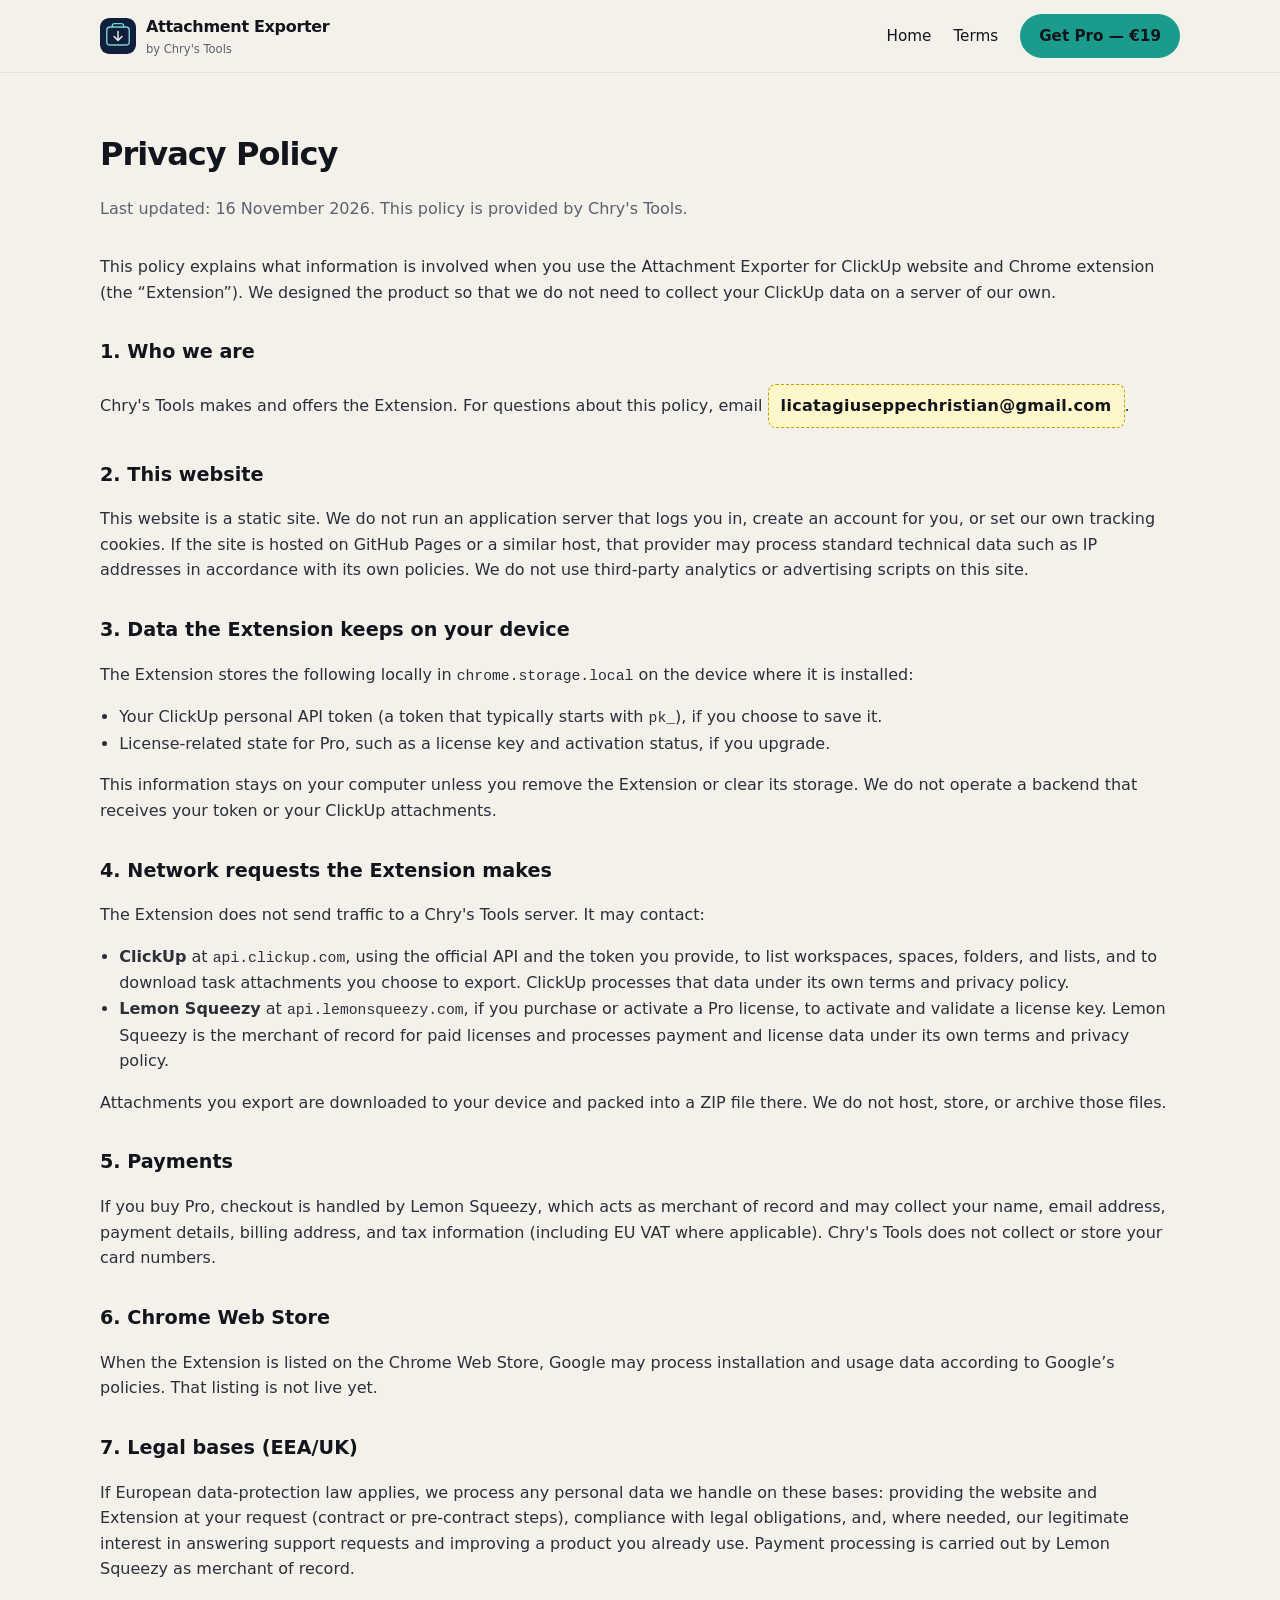
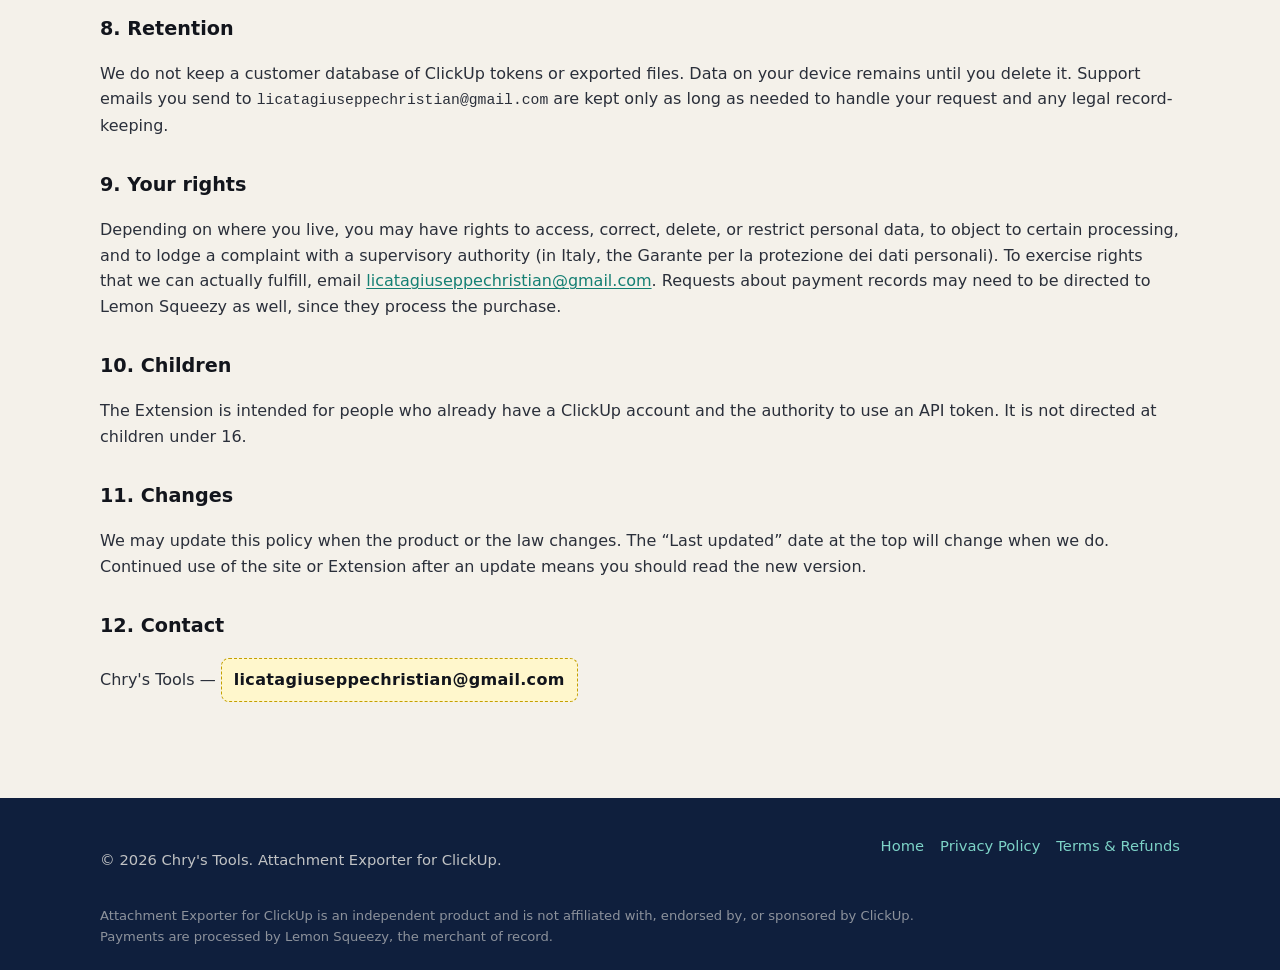
==== privacy.html @ 53d82fbd "Add files via upload" ====
<!DOCTYPE html>
<html lang="en">
<head>
  <meta charset="utf-8">
  <meta name="viewport" content="width=device-width, initial-scale=1">
  <title>Privacy Policy — Attachment Exporter for ClickUp</title>
  <meta name="description" content="Privacy policy for the Attachment Exporter for ClickUp website and Chrome extension, made by Chry's Tools.">
  <link rel="icon" type="image/svg+xml" href="favicon.svg">
  <link rel="stylesheet" href="style.css">
</head>
<body>
  <a class="skip" href="#main">Skip to content</a>
  <header class="site-header">
    <div class="wrap header-inner">
      <a class="brand" href="index.html">
        <img src="logo.svg" alt="">
        <span>Attachment Exporter <small>by Chry's Tools</small></span>
      </a>
      <nav class="nav" aria-label="Primary">
        <a href="index.html">Home</a>
        <a href="terms.html">Terms</a>
        <a class="btn btn-primary" href="https://chrystools.lemonsqueezy.com/checkout/buy/8dc8eea8-e0aa-49bd-9e11-51157b52c952">Get Pro — €19</a>
      </nav>
    </div>
  </header>

  <main id="main" class="legal">
    <div class="wrap">
      <h1>Privacy Policy</h1>
      <p class="meta">Last updated: 16 November 2026. This policy is provided by Chry's Tools.</p>

      <p>This policy explains what information is involved when you use the Attachment Exporter for ClickUp website and Chrome extension (the “Extension”). We designed the product so that we do not need to collect your ClickUp data on a server of our own.</p>

      <h2>1. Who we are</h2>
      <p>Chry's Tools makes and offers the Extension. For questions about this policy, email <a class="contact-email" href="mailto:licatagiuseppechristian@gmail.com">licatagiuseppechristian@gmail.com</a>.</p>

      <h2>2. This website</h2>
      <p>This website is a static site. We do not run an application server that logs you in, create an account for you, or set our own tracking cookies. If the site is hosted on GitHub Pages or a similar host, that provider may process standard technical data such as IP addresses in accordance with its own policies. We do not use third-party analytics or advertising scripts on this site.</p>

      <h2>3. Data the Extension keeps on your device</h2>
      <p>The Extension stores the following locally in <code>chrome.storage.local</code> on the device where it is installed:</p>
      <ul>
        <li>Your ClickUp personal API token (a token that typically starts with <code>pk_</code>), if you choose to save it.</li>
        <li>License-related state for Pro, such as a license key and activation status, if you upgrade.</li>
      </ul>
      <p>This information stays on your computer unless you remove the Extension or clear its storage. We do not operate a backend that receives your token or your ClickUp attachments.</p>

      <h2>4. Network requests the Extension makes</h2>
      <p>The Extension does not send traffic to a Chry's Tools server. It may contact:</p>
      <ul>
        <li><strong>ClickUp</strong> at <code>api.clickup.com</code>, using the official API and the token you provide, to list workspaces, spaces, folders, and lists, and to download task attachments you choose to export. ClickUp processes that data under its own terms and privacy policy.</li>
        <li><strong>Lemon Squeezy</strong> at <code>api.lemonsqueezy.com</code>, if you purchase or activate a Pro license, to activate and validate a license key. Lemon Squeezy is the merchant of record for paid licenses and processes payment and license data under its own terms and privacy policy.</li>
      </ul>
      <p>Attachments you export are downloaded to your device and packed into a ZIP file there. We do not host, store, or archive those files.</p>

      <h2>5. Payments</h2>
      <p>If you buy Pro, checkout is handled by Lemon Squeezy, which acts as merchant of record and may collect your name, email address, payment details, billing address, and tax information (including EU VAT where applicable). Chry's Tools does not collect or store your card numbers.</p>

      <h2>6. Chrome Web Store</h2>
      <p>When the Extension is listed on the Chrome Web Store, Google may process installation and usage data according to Google’s policies. That listing is not live yet.</p>

      <h2>7. Legal bases (EEA/UK)</h2>
      <p>If European data-protection law applies, we process any personal data we handle on these bases: providing the website and Extension at your request (contract or pre-contract steps), compliance with legal obligations, and, where needed, our legitimate interest in answering support requests and improving a product you already use. Payment processing is carried out by Lemon Squeezy as merchant of record.</p>

      <h2>8. Retention</h2>
      <p>We do not keep a customer database of ClickUp tokens or exported files. Data on your device remains until you delete it. Support emails you send to <span class="mono">licatagiuseppechristian@gmail.com</span> are kept only as long as needed to handle your request and any legal record-keeping.</p>

      <h2>9. Your rights</h2>
      <p>Depending on where you live, you may have rights to access, correct, delete, or restrict personal data, to object to certain processing, and to lodge a complaint with a supervisory authority (in Italy, the Garante per la protezione dei dati personali). To exercise rights that we can actually fulfill, email <a href="mailto:licatagiuseppechristian@gmail.com">licatagiuseppechristian@gmail.com</a>. Requests about payment records may need to be directed to Lemon Squeezy as well, since they process the purchase.</p>

      <h2>10. Children</h2>
      <p>The Extension is intended for people who already have a ClickUp account and the authority to use an API token. It is not directed at children under 16.</p>

      <h2>11. Changes</h2>
      <p>We may update this policy when the product or the law changes. The “Last updated” date at the top will change when we do. Continued use of the site or Extension after an update means you should read the new version.</p>

      <h2>12. Contact</h2>
      <p>Chry's Tools — <a class="contact-email" href="mailto:licatagiuseppechristian@gmail.com">licatagiuseppechristian@gmail.com</a></p>
    </div>
  </main>

  <footer class="site-footer">
    <div class="wrap">
      <div class="footer-inner">
        <p>© 2026 Chry's Tools. Attachment Exporter for ClickUp.</p>
        <nav class="footer-links" aria-label="Footer">
          <a href="index.html">Home</a>
          <a href="privacy.html">Privacy Policy</a>
          <a href="terms.html">Terms &amp; Refunds</a>
        </nav>
      </div>
      <p class="disclaimer">Attachment Exporter for ClickUp is an independent product and is not affiliated with, endorsed by, or sponsored by ClickUp. Payments are processed by Lemon Squeezy, the merchant of record.</p>
    </div>
  </footer>
</body>
</html>
---- style.css ----
/* Attachment Exporter for ClickUp — Chry's Tools */
:root {
  --ink: #12151c;
  --muted: #5a6170;
  --line: #e6e1d6;
  --paper: #f4f1ea;
  --paper-2: #fffdf8;
  --navy: #0f1f3d;
  --navy-2: #17305c;
  --teal: #1a9b8c;
  --teal-2: #147f73;
  --mint: #7dd3c7;
  --white: #ffffff;
  --danger: #9a3412;
  --radius: 16px;
  --shadow: 0 10px 30px rgba(15, 31, 61, 0.08);
  --max: 1080px;
  --font: ui-sans-serif, system-ui, -apple-system, "Segoe UI", Roboto, "Helvetica Neue", Arial, sans-serif;
}

*, *::before, *::after { box-sizing: border-box; }
html { scroll-behavior: smooth; }
body {
  margin: 0;
  font-family: var(--font);
  color: var(--ink);
  background: var(--paper);
  line-height: 1.6;
  -webkit-font-smoothing: antialiased;
}
img, svg { display: block; max-width: 100%; }
a { color: var(--teal-2); text-decoration-thickness: 1px; text-underline-offset: 2px; }
a:hover { color: var(--navy); }
code, .mono {
  font-family: ui-monospace, SFMono-Regular, "SF Mono", Menlo, Consolas, monospace;
  font-size: 0.92em;
}

.wrap { width: min(var(--max), calc(100% - 40px)); margin-inline: auto; }
.skip {
  position: absolute;
  left: -999px;
  top: 0;
  background: var(--navy);
  color: #fff;
  padding: 8px 12px;
  z-index: 20;
}
.skip:focus { left: 12px; top: 12px; }

/* Header */
.site-header {
  position: sticky;
  top: 0;
  z-index: 10;
  background: rgba(244, 241, 234, 0.92);
  backdrop-filter: blur(10px);
  border-bottom: 1px solid var(--line);
}
.header-inner {
  display: flex;
  align-items: center;
  justify-content: space-between;
  gap: 20px;
  padding: 14px 0;
}
.brand {
  display: flex;
  align-items: center;
  gap: 10px;
  color: var(--ink);
  text-decoration: none;
  font-weight: 700;
  letter-spacing: -0.02em;
}
.brand img { width: 36px; height: 36px; border-radius: 9px; }
.brand small {
  display: block;
  font-weight: 500;
  font-size: 0.72rem;
  color: var(--muted);
  letter-spacing: 0;
}
.nav { display: flex; align-items: center; gap: 22px; }
.nav a { color: var(--ink); text-decoration: none; font-size: 0.95rem; }
.nav a:hover { color: var(--teal-2); }

/* Buttons */
.btn {
  display: inline-flex;
  align-items: center;
  justify-content: center;
  gap: 8px;
  padding: 12px 18px;
  border-radius: 999px;
  font-weight: 650;
  text-decoration: none;
  border: 1px solid transparent;
  transition: transform 0.15s ease, background 0.15s ease, color 0.15s ease;
  line-height: 1.2;
}
.btn:hover { transform: translateY(-1px); }
.btn-primary { background: var(--teal); color: #fff; }
.btn-primary:hover { background: var(--teal-2); color: #fff; }
.btn-ghost {
  background: transparent;
  color: var(--white);
  border-color: rgba(255,255,255,0.28);
}
.btn-ghost:hover { background: rgba(255,255,255,0.08); color: #fff; }
.btn-light {
  background: var(--white);
  color: var(--navy);
  border-color: var(--line);
}
.btn-light:hover { color: var(--navy); background: var(--paper); }
.btn[aria-disabled="true"], .btn.disabled {
  opacity: 0.72;
  cursor: not-allowed;
  transform: none;
  pointer-events: none;
}
.btn-row { display: flex; flex-wrap: wrap; gap: 12px; }

/* Hero */
.hero {
  background:
    radial-gradient(900px 400px at 80% -10%, rgba(125, 211, 199, 0.18), transparent 60%),
    linear-gradient(180deg, var(--navy) 0%, #0b1730 100%);
  color: #f4f1ea;
  padding: 72px 0 80px;
}
.hero-grid {
  display: grid;
  grid-template-columns: 1.15fr 0.85fr;
  gap: 48px;
  align-items: center;
}
.eyebrow {
  display: inline-block;
  font-size: 0.8rem;
  letter-spacing: 0.08em;
  text-transform: uppercase;
  color: var(--mint);
  font-weight: 700;
  margin-bottom: 14px;
}
.hero h1 {
  margin: 0 0 16px;
  font-size: clamp(2rem, 4.4vw, 3.4rem);
  line-height: 1.12;
  letter-spacing: -0.03em;
}
.lead { font-size: 1.15rem; color: rgba(244, 241, 234, 0.82); margin: 0 0 28px; max-width: 36rem; }
.note { margin: 16px 0 0; color: rgba(244, 241, 234, 0.62); font-size: 0.9rem; }

/* ZIP preview card */
.preview {
  background: #0a1428;
  border: 1px solid rgba(125, 211, 199, 0.25);
  border-radius: 18px;
  box-shadow: 0 20px 50px rgba(0,0,0,0.28);
  overflow: hidden;
}
.preview-bar {
  display: flex;
  align-items: center;
  gap: 8px;
  padding: 12px 16px;
  background: rgba(255,255,255,0.04);
  border-bottom: 1px solid rgba(255,255,255,0.06);
  font-size: 0.8rem;
  color: rgba(244,241,234,0.7);
}
.dot { width: 8px; height: 8px; border-radius: 50%; background: #7dd3c7; opacity: 0.8; }
.tree {
  margin: 0;
  padding: 20px 22px 24px;
  font-family: ui-monospace, SFMono-Regular, Menlo, Consolas, monospace;
  font-size: 0.86rem;
  line-height: 1.7;
  color: #d7efe9;
  list-style: none;
}
.tree ul { list-style: none; margin: 0; padding-left: 1.15rem; }
.tree .dir { color: var(--mint); }
.tree .file { color: #f4f1ea; }
.tree .root { color: #fff; font-weight: 700; }

/* Sections */
section { padding: 72px 0; }
.section-title { margin: 0 0 8px; font-size: clamp(1.6rem, 3vw, 2.1rem); letter-spacing: -0.03em; }
.section-sub { margin: 0 0 36px; color: var(--muted); max-width: 38rem; }
.alt { background: var(--paper-2); }

.steps, .features, .pricing, .faq { display: grid; gap: 18px; }
.steps { grid-template-columns: repeat(3, 1fr); }
.features { grid-template-columns: repeat(2, 1fr); }
.pricing { grid-template-columns: repeat(2, minmax(0, 420px)); justify-content: center; }

.card {
  background: var(--white);
  border: 1px solid var(--line);
  border-radius: var(--radius);
  padding: 24px;
  box-shadow: var(--shadow);
}
.step-num {
  width: 36px; height: 36px;
  border-radius: 50%;
  background: var(--navy);
  color: #fff;
  display: grid; place-items: center;
  font-weight: 700;
  margin-bottom: 14px;
}
.card h3 { margin: 0 0 8px; font-size: 1.1rem; }
.card p { margin: 0; color: var(--muted); }

.price-card { padding: 28px; display: flex; flex-direction: column; gap: 8px; }
.price-card.featured {
  border: 2px solid var(--teal);
  position: relative;
}
.badge {
  position: absolute;
  top: -11px;
  right: 20px;
  background: var(--teal);
  color: #fff;
  font-size: 0.75rem;
  font-weight: 700;
  padding: 4px 10px;
  border-radius: 999px;
}
.plan { margin: 0; font-size: 0.85rem; text-transform: uppercase; letter-spacing: 0.08em; color: var(--muted); font-weight: 700; }
.amount { font-size: 2.4rem; font-weight: 750; letter-spacing: -0.04em; margin: 4px 0 2px; }
.amount span { font-size: 1rem; font-weight: 500; color: var(--muted); }
.price-card ul {
  margin: 12px 0 20px;
  padding: 0;
  list-style: none;
  flex: 1;
}
.price-card li {
  padding: 8px 0 8px 22px;
  position: relative;
  color: var(--ink);
}
.price-card li::before {
  content: "";
  position: absolute;
  left: 0; top: 14px;
  width: 10px; height: 6px;
  border-left: 2px solid var(--teal);
  border-bottom: 2px solid var(--teal);
  transform: rotate(-45deg);
}

/* FAQ */
.faq { grid-template-columns: 1fr; max-width: 760px; }
details.card { padding: 0; }
details summary {
  cursor: pointer;
  list-style: none;
  padding: 18px 22px;
  font-weight: 650;
}
details summary::-webkit-details-marker { display: none; }
details summary::after {
  content: "+";
  float: right;
  color: var(--teal);
  font-weight: 500;
}
details[open] summary::after { content: "–"; }
details p { margin: 0; padding: 0 22px 20px; color: var(--muted); }

/* Contact */
.contact-box {
  display: flex;
  flex-wrap: wrap;
  align-items: center;
  justify-content: space-between;
  gap: 16px;
  padding: 28px;
}
.contact-email {
  display: inline-block;
  background: #fff7cc;
  border: 1px dashed #c4a000;
  color: var(--ink);
  text-decoration: none;
  padding: 8px 12px;
  border-radius: 8px;
  font-weight: 700;
  letter-spacing: 0.02em;
}
.contact-email:hover { color: var(--navy); background: #ffe96a; }
.hint { margin: 6px 0 0; font-size: 0.88rem; color: var(--muted); }

/* Legal pages */
.legal { padding: 56px 0 80px; }
.legal h1 { margin: 0 0 8px; letter-spacing: -0.03em; }
.legal .meta { color: var(--muted); margin-bottom: 32px; }
.legal h2 { margin: 32px 0 10px; font-size: 1.2rem; }
.legal p, .legal li { color: #2a2f3a; }
.legal ul { padding-left: 1.2rem; }

/* Footer */
.site-footer {
  background: var(--navy);
  color: rgba(244,241,234,0.78);
  padding: 36px 0 28px;
  font-size: 0.92rem;
}
.footer-inner {
  display: flex;
  flex-wrap: wrap;
  justify-content: space-between;
  gap: 20px;
}
.site-footer a { color: var(--mint); text-decoration: none; }
.site-footer a:hover { color: #fff; }
.footer-links { display: flex; flex-wrap: wrap; gap: 16px; }
.disclaimer { margin: 18px 0 0; max-width: 52rem; color: rgba(244,241,234,0.55); font-size: 0.82rem; }

@media (max-width: 860px) {
  .hero-grid, .steps, .features, .pricing { grid-template-columns: 1fr; }
  .nav .hide-sm { display: none; }
  .hero { padding: 48px 0 56px; }
  section { padding: 56px 0; }
}
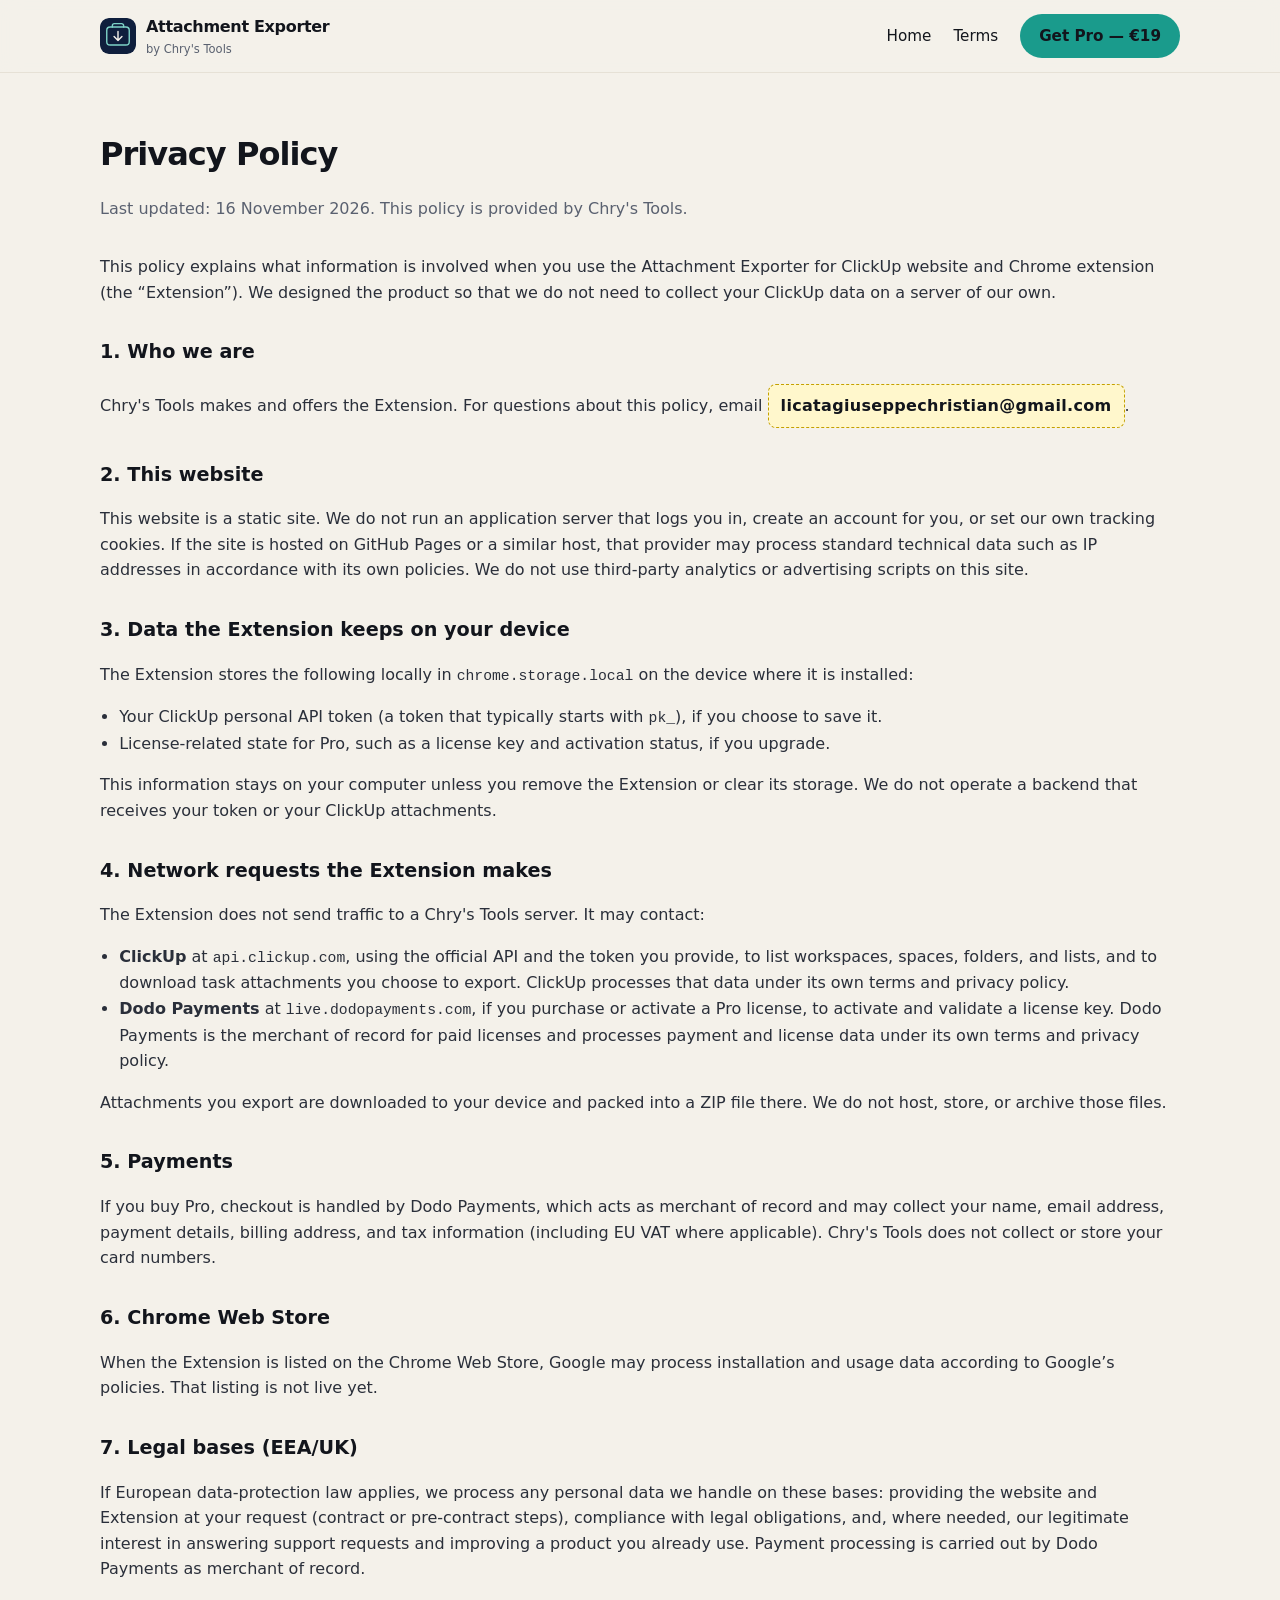
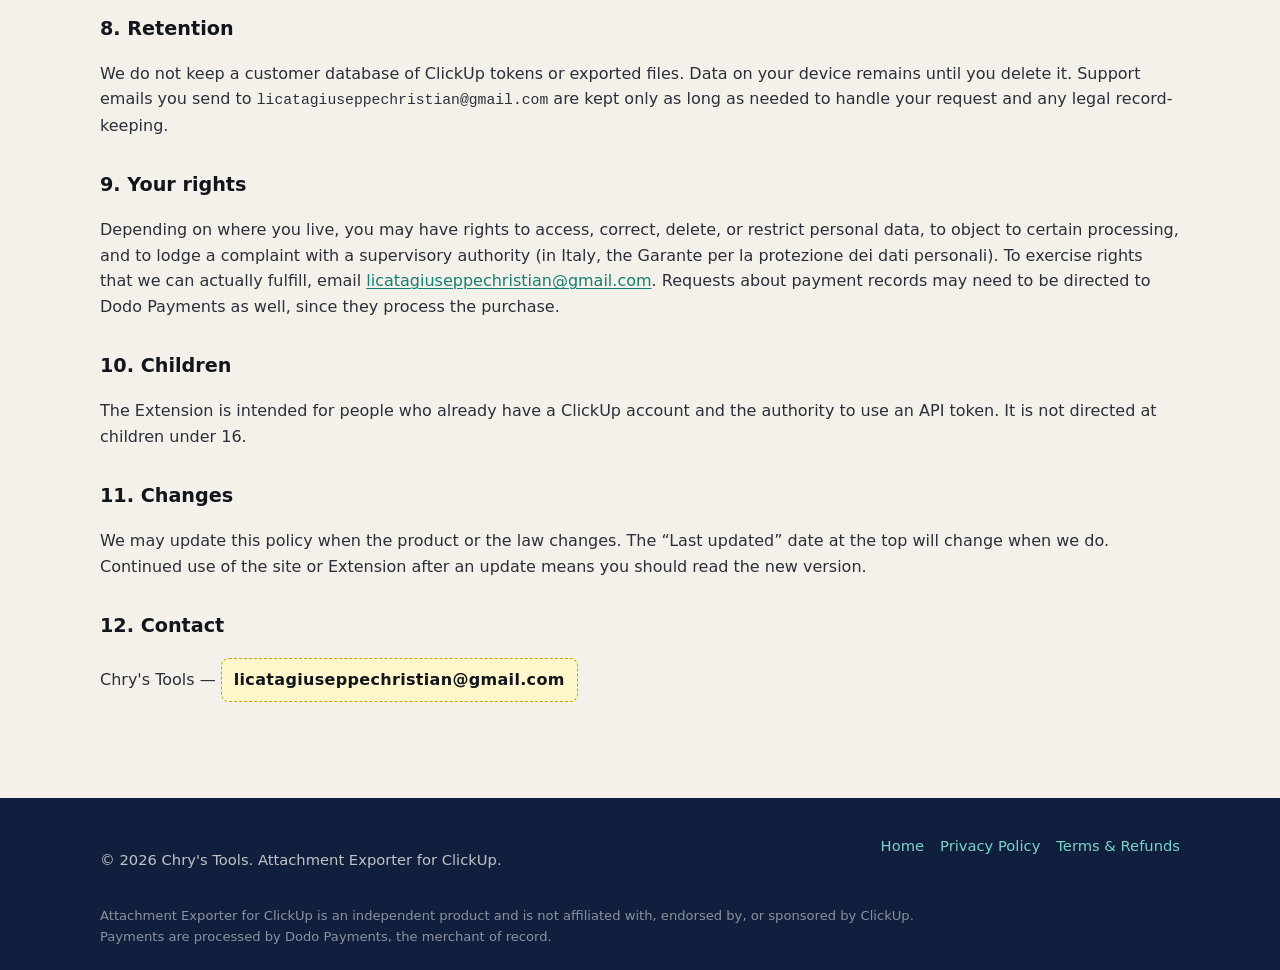
==== commit 23343b68: "Add files via upload" ====
--- a/privacy.html
+++ b/privacy.html
@@ -19,7 +19,7 @@
       <nav class="nav" aria-label="Primary">
         <a href="index.html">Home</a>
         <a href="terms.html">Terms</a>
-        <a class="btn btn-primary" href="https://chrystools.lemonsqueezy.com/checkout/buy/8dc8eea8-e0aa-49bd-9e11-51157b52c952">Get Pro — €19</a>
+        <a class="btn btn-primary" href="https://checkout.dodopayments.com/buy/pdt_0NsFUMJDNynZ44UJDwJGz?quantity=1">Get Pro — €19</a>
       </nav>
     </div>
   </header>
@@ -49,24 +49,24 @@
       <p>The Extension does not send traffic to a Chry's Tools server. It may contact:</p>
       <ul>
         <li><strong>ClickUp</strong> at <code>api.clickup.com</code>, using the official API and the token you provide, to list workspaces, spaces, folders, and lists, and to download task attachments you choose to export. ClickUp processes that data under its own terms and privacy policy.</li>
-        <li><strong>Lemon Squeezy</strong> at <code>api.lemonsqueezy.com</code>, if you purchase or activate a Pro license, to activate and validate a license key. Lemon Squeezy is the merchant of record for paid licenses and processes payment and license data under its own terms and privacy policy.</li>
+        <li><strong>Dodo Payments</strong> at <code>live.dodopayments.com</code>, if you purchase or activate a Pro license, to activate and validate a license key. Dodo Payments is the merchant of record for paid licenses and processes payment and license data under its own terms and privacy policy.</li>
       </ul>
       <p>Attachments you export are downloaded to your device and packed into a ZIP file there. We do not host, store, or archive those files.</p>
 
       <h2>5. Payments</h2>
-      <p>If you buy Pro, checkout is handled by Lemon Squeezy, which acts as merchant of record and may collect your name, email address, payment details, billing address, and tax information (including EU VAT where applicable). Chry's Tools does not collect or store your card numbers.</p>
+      <p>If you buy Pro, checkout is handled by Dodo Payments, which acts as merchant of record and may collect your name, email address, payment details, billing address, and tax information (including EU VAT where applicable). Chry's Tools does not collect or store your card numbers.</p>
 
       <h2>6. Chrome Web Store</h2>
       <p>When the Extension is listed on the Chrome Web Store, Google may process installation and usage data according to Google’s policies. That listing is not live yet.</p>
 
       <h2>7. Legal bases (EEA/UK)</h2>
-      <p>If European data-protection law applies, we process any personal data we handle on these bases: providing the website and Extension at your request (contract or pre-contract steps), compliance with legal obligations, and, where needed, our legitimate interest in answering support requests and improving a product you already use. Payment processing is carried out by Lemon Squeezy as merchant of record.</p>
+      <p>If European data-protection law applies, we process any personal data we handle on these bases: providing the website and Extension at your request (contract or pre-contract steps), compliance with legal obligations, and, where needed, our legitimate interest in answering support requests and improving a product you already use. Payment processing is carried out by Dodo Payments as merchant of record.</p>
 
       <h2>8. Retention</h2>
       <p>We do not keep a customer database of ClickUp tokens or exported files. Data on your device remains until you delete it. Support emails you send to <span class="mono">licatagiuseppechristian@gmail.com</span> are kept only as long as needed to handle your request and any legal record-keeping.</p>
 
       <h2>9. Your rights</h2>
-      <p>Depending on where you live, you may have rights to access, correct, delete, or restrict personal data, to object to certain processing, and to lodge a complaint with a supervisory authority (in Italy, the Garante per la protezione dei dati personali). To exercise rights that we can actually fulfill, email <a href="mailto:licatagiuseppechristian@gmail.com">licatagiuseppechristian@gmail.com</a>. Requests about payment records may need to be directed to Lemon Squeezy as well, since they process the purchase.</p>
+      <p>Depending on where you live, you may have rights to access, correct, delete, or restrict personal data, to object to certain processing, and to lodge a complaint with a supervisory authority (in Italy, the Garante per la protezione dei dati personali). To exercise rights that we can actually fulfill, email <a href="mailto:licatagiuseppechristian@gmail.com">licatagiuseppechristian@gmail.com</a>. Requests about payment records may need to be directed to Dodo Payments as well, since they process the purchase.</p>
 
       <h2>10. Children</h2>
       <p>The Extension is intended for people who already have a ClickUp account and the authority to use an API token. It is not directed at children under 16.</p>
@@ -89,7 +89,7 @@
           <a href="terms.html">Terms &amp; Refunds</a>
         </nav>
       </div>
-      <p class="disclaimer">Attachment Exporter for ClickUp is an independent product and is not affiliated with, endorsed by, or sponsored by ClickUp. Payments are processed by Lemon Squeezy, the merchant of record.</p>
+      <p class="disclaimer">Attachment Exporter for ClickUp is an independent product and is not affiliated with, endorsed by, or sponsored by ClickUp. Payments are processed by Dodo Payments, the merchant of record.</p>
     </div>
   </footer>
 </body>
